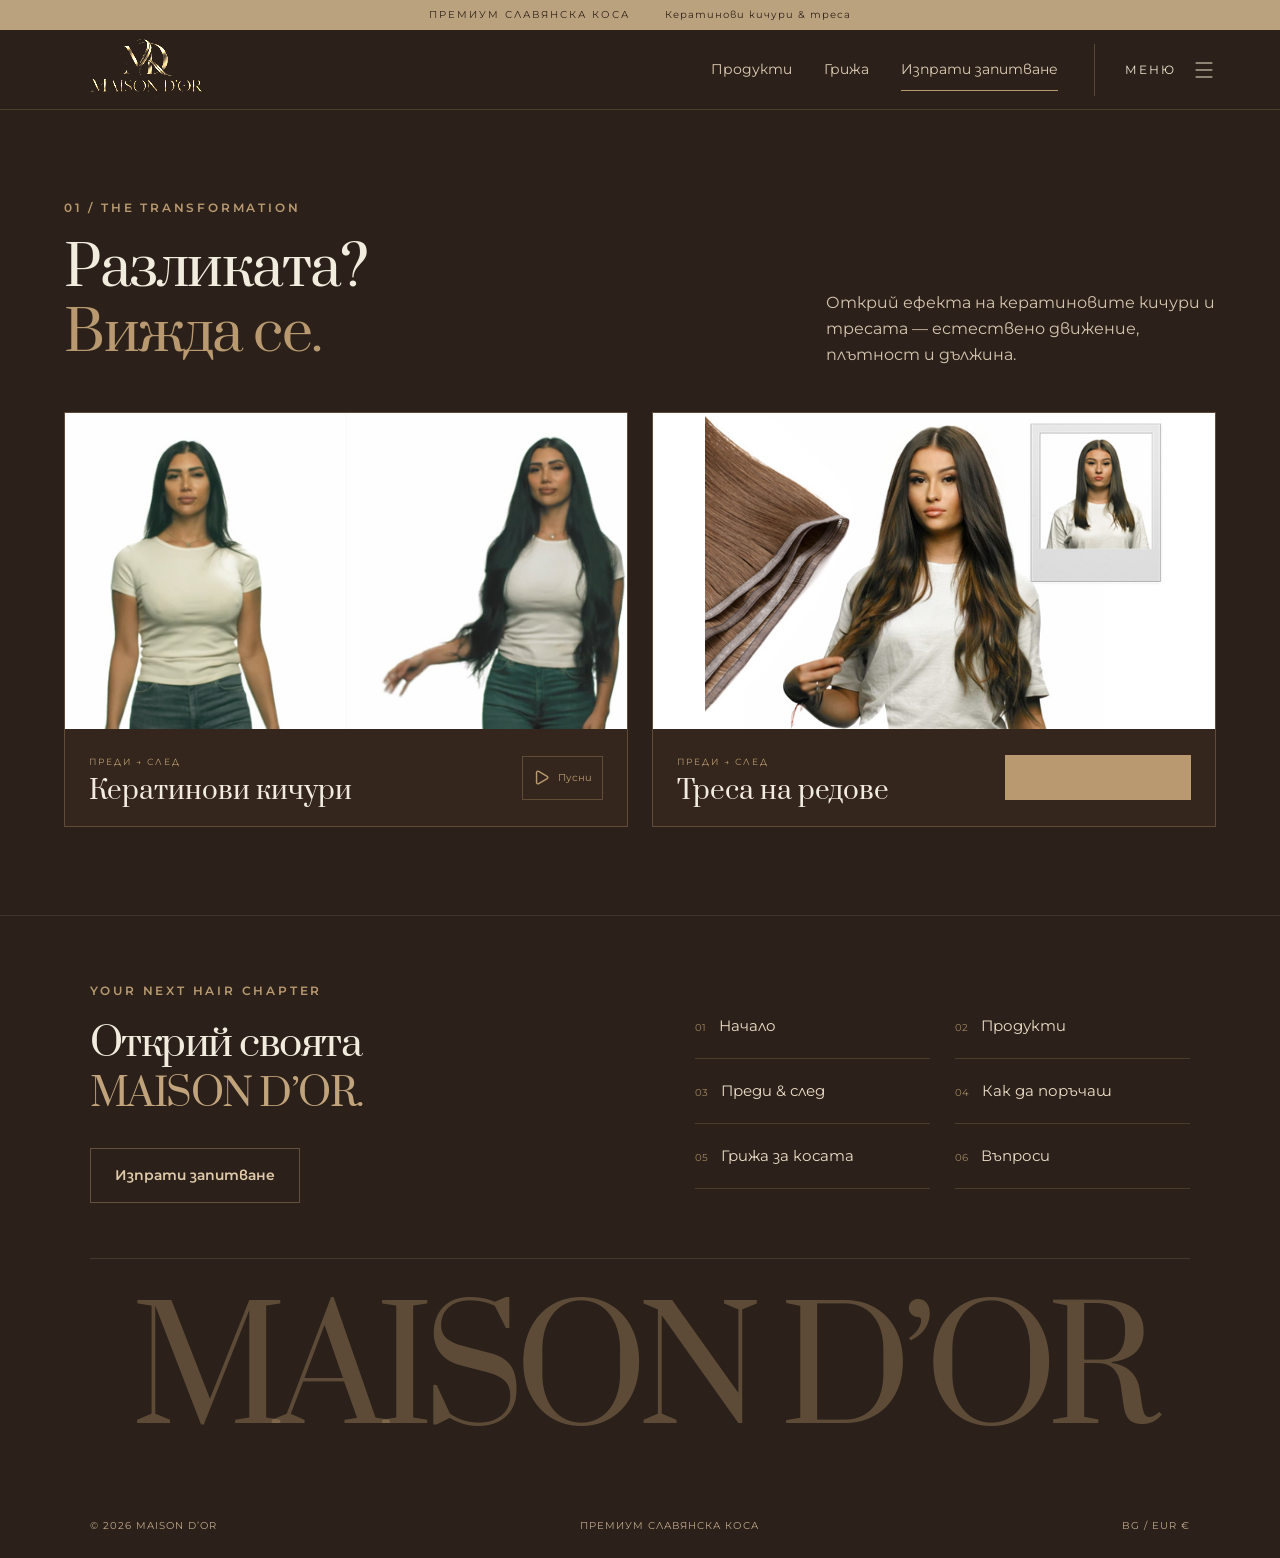
==== before-after.html @ 1cbff3d2 "Add files via upload" ====
<!doctype html><html lang="bg"><head><meta charset="utf-8"><meta name="viewport" content="width=device-width,initial-scale=1"><meta name="theme-color" content="#2b211a"><meta name="description" content="MAISON D’OR — премиум славянска коса. Кератинови кичури и треса на редове. Избери цвят, грамаж и дължина."><title>Преди и след — MAISON D’OR</title><link rel="icon" type="image/svg+xml" href="./favicon.svg"><link rel="stylesheet" href="./style.css"><script src="./contact.js"></script><script defer src="./main.js"></script></head><body><div id="root"></div><noscript>За разглеждане на колекцията включи JavaScript в браузъра си.</noscript></body></html>
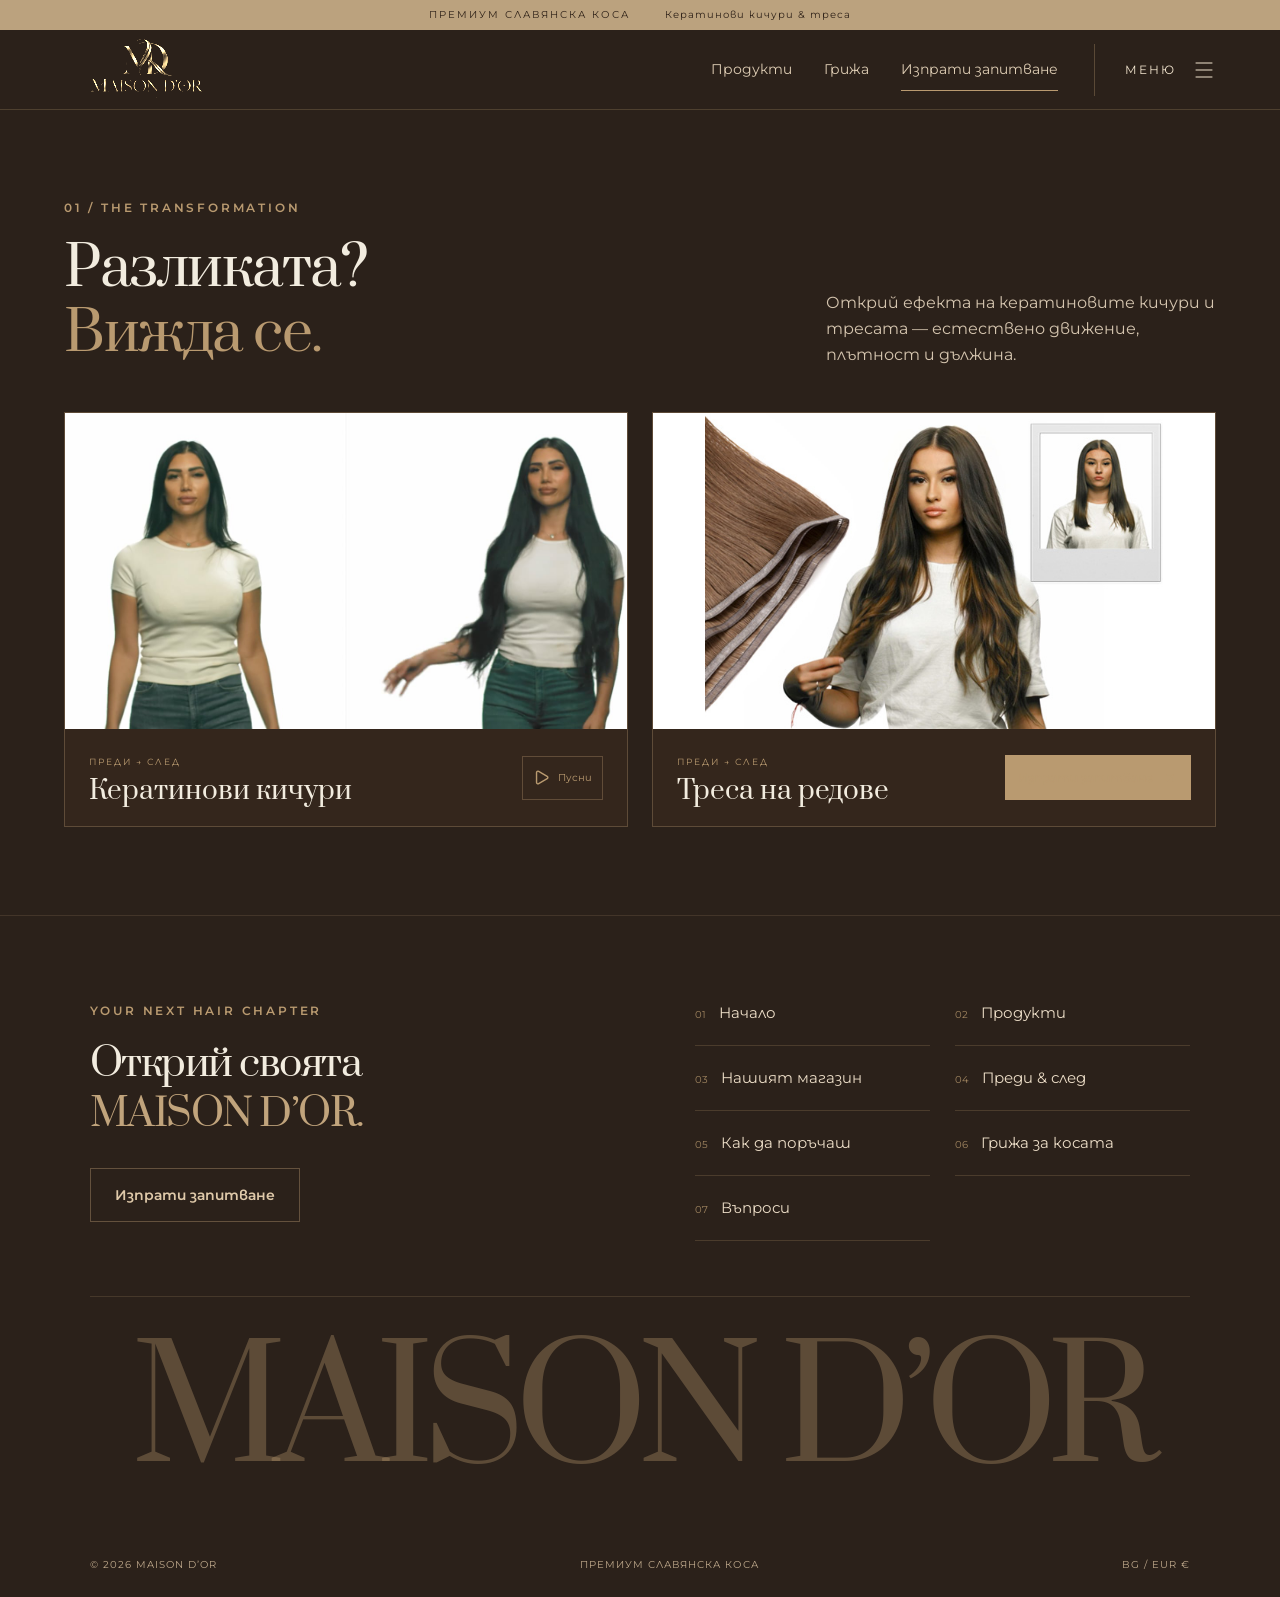
==== commit 70a96bbb: "Add files via upload" ====
--- a/before-after.html
+++ b/before-after.html
@@ -1 +1 @@
-<!doctype html><html lang="bg"><head><meta charset="utf-8"><meta name="viewport" content="width=device-width,initial-scale=1"><meta name="theme-color" content="#2b211a"><meta name="description" content="MAISON D’OR — премиум славянска коса. Кератинови кичури и треса на редове. Избери цвят, грамаж и дължина."><title>Преди и след — MAISON D’OR</title><link rel="icon" type="image/svg+xml" href="./favicon.svg"><link rel="stylesheet" href="./style.css"><script src="./contact.js"></script><script defer src="./main.js"></script></head><body><div id="root"></div><noscript>За разглеждане на колекцията включи JavaScript в браузъра си.</noscript></body></html>+<!doctype html><html lang="bg"><head><meta charset="utf-8"><meta name="viewport" content="width=device-width,initial-scale=1"><meta name="theme-color" content="#2b211a"><meta name="description" content="MAISON D’OR — премиум славянска коса. Кератинови кичури и треса на редове. Избери цвят, грамаж и дължина."><title>Преди и след — MAISON D’OR</title><link rel="icon" type="image/svg+xml" href="./favicon.svg"><link rel="stylesheet" href="./style.css?v=1790719012930"><script src="./contact.js"></script><script defer src="./main.js?v=1790719012930"></script></head><body><div id="root"></div><noscript>За разглеждане на колекцията включи JavaScript в браузъра си.</noscript></body></html>
